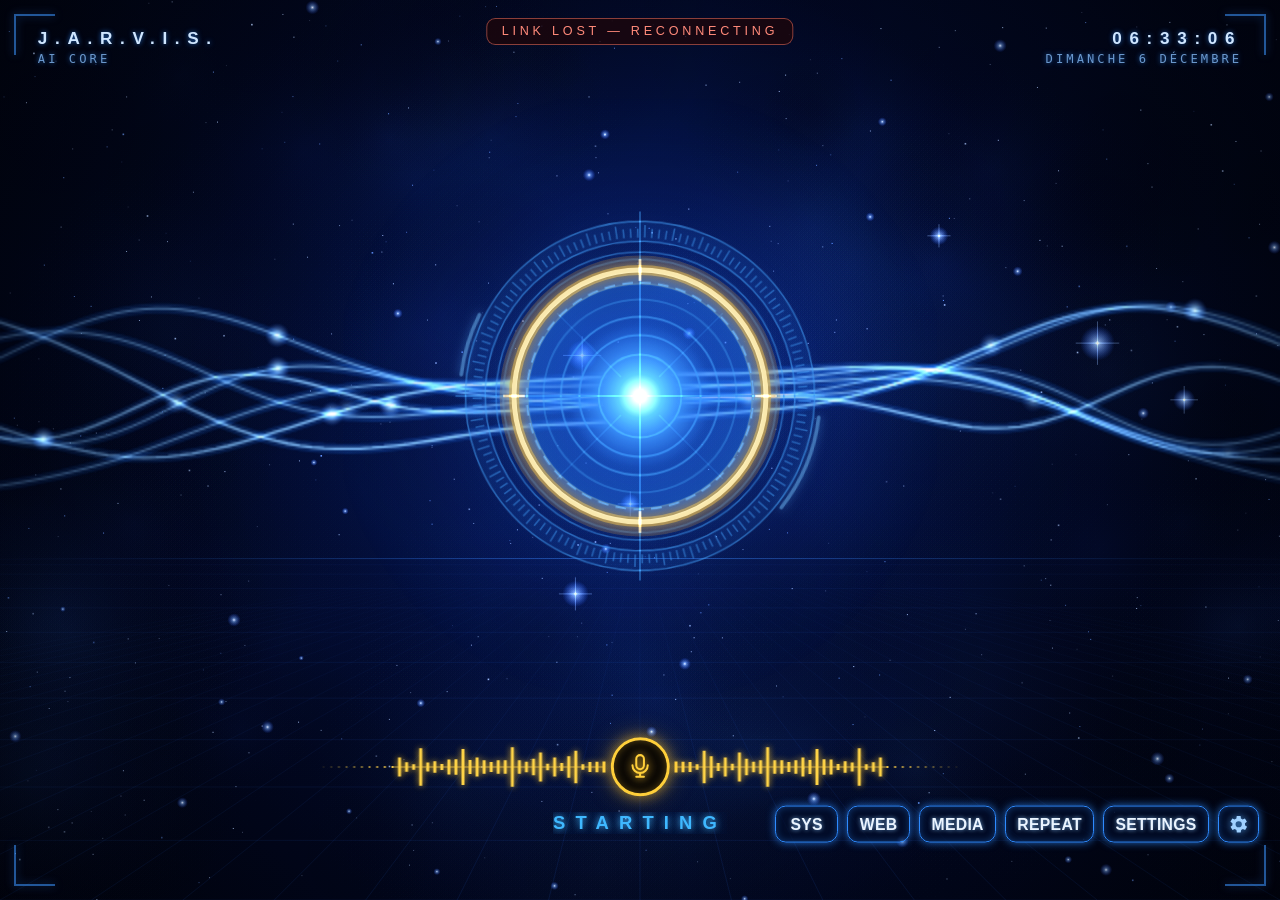
==== jarvis/hud/index.html @ a68d7d65 "Jarvis: French voice assistant for Windows with futuristic HUD - Wake word "Jarvis" (Vosk offline + " ====
<!doctype html>
<html lang="en">
<head>
<meta charset="utf-8">
<meta name="viewport" content="width=device-width, initial-scale=1">
<title>J.A.R.V.I.S.</title>
<link rel="stylesheet" href="hud.css">
</head>
<body>
  <!-- Static starfield + nebula (drawn once) -->
  <canvas id="space"></canvas>
  <!-- Flowing light waves (half resolution, scaled up = soft glow for free) -->
  <canvas id="waves"></canvas>
  <!-- Central core -->
  <canvas id="orb"></canvas>

  <!-- HUD frame: corner brackets + discreet readouts -->
  <div class="frame" aria-hidden="true"><i class="tl"></i><i class="tr"></i><i class="bl"></i><i class="br"></i></div>
  <div class="top top-left"><b>J.A.R.V.I.S.</b><span id="top-ai">AI CORE</span></div>
  <div class="top top-right"><b id="top-time">--:--:--</b><span id="top-date">&nbsp;</span></div>

  <!-- Voice bar: waveform on both sides of the microphone button -->
  <div class="voice">
    <canvas id="bars"></canvas>
    <button id="mic" class="mic" type="button" aria-label="Speak now" title="Speak now (Space)">
      <svg viewBox="0 0 24 24" aria-hidden="true">
        <rect x="9" y="3" width="6" height="11" rx="3"></rect>
        <path d="M6 11a6 6 0 0 0 12 0"></path>
        <path d="M12 17v3M9 20h6"></path>
      </svg>
    </button>
  </div>
  <div id="label" class="label">SPEAK NOW</div>

  <!-- Bottom-right controls -->
  <nav class="controls" aria-label="Jarvis controls">
    <button type="button" data-panel="sys">SYS</button>
    <button type="button" data-panel="web">WEB</button>
    <button type="button" data-action="media" title="Play / pause">MEDIA</button>
    <button type="button" data-action="repeat" title="Repeat the last answer">REPEAT</button>
    <button type="button" data-panel="settings">SETTINGS</button>
    <button type="button" class="gear" data-action="open_config" title="Open config.json" aria-label="Advanced settings">
      <svg viewBox="0 0 24 24" aria-hidden="true"><path d="M19.4 13a7.6 7.6 0 0 0 0-2l2-1.6-2-3.4-2.4 1a7.4 7.4 0 0 0-1.7-1L15 3.5h-4l-.4 2.5a7.4 7.4 0 0 0-1.7 1l-2.4-1-2 3.4L6.6 11a7.6 7.6 0 0 0 0 2l-2 1.6 2 3.4 2.4-1a7.4 7.4 0 0 0 1.7 1l.4 2.5h4l.4-2.5a7.4 7.4 0 0 0 1.7-1l2.4 1 2-3.4zM13 15.2a3.2 3.2 0 1 1 0-6.4 3.2 3.2 0 0 1 0 6.4z" transform="translate(-1 0)"></path></svg>
    </button>
  </nav>

  <!-- Panels (hidden until a button opens them) -->
  <section id="panel-sys" class="panel" hidden>
    <header>SYSTEM <span id="clock" class="clock">--:--</span></header>
    <dl class="kv">
      <dt>AI</dt><dd id="st-model">--</dd>
      <dt>VOICE</dt><dd id="st-voice">--</dd>
      <dt>MIC</dt><dd id="st-mic">--</dd>
      <dt>NETWORK</dt><dd id="st-network">--</dd>
      <dt>WAKE WORD</dt><dd id="st-wake">--</dd>
      <dt>CPU</dt><dd id="cpu-val">--</dd>
      <dt>RAM</dt><dd id="ram-val">--</dd>
      <dt>BATTERY</dt><dd id="bat-val">--</dd>
      <dt>RENDER</dt><dd id="st-fps">--</dd>
    </dl>
    <div id="log" class="log"></div>
    <form id="command-form" class="command" autocomplete="off">
      <input id="command" type="text" maxlength="500" placeholder="Type a command..." spellcheck="false">
    </form>
  </section>

  <section id="panel-web" class="panel small" hidden>
    <header>WEB SEARCH</header>
    <form id="web-form" class="command" autocomplete="off">
      <input id="web-query" type="text" maxlength="300" placeholder="Search the web..." spellcheck="false">
    </form>
  </section>

  <section id="panel-settings" class="panel small" hidden>
    <header>SETTINGS</header>
    <div class="group-title">AI</div>
    <div class="row" id="providers">
      <button type="button" data-provider="claude">CLAUDE</button>
      <button type="button" data-provider="groq">GROQ</button>
      <button type="button" data-provider="gemini">GEMINI</button>
      <button type="button" data-provider="openai">OPENAI</button>
    </div>
    <div class="group-title">VOICE</div>
    <div class="row">
      <button type="button" data-action="toggle_listening" id="btn-listen">MIC: ON</button>
      <button type="button" data-action="voice_test">VOICE TEST</button>
    </div>
    <div class="group-title">DISPLAY</div>
    <div class="row">
      <button type="button" id="btn-lowpower">LOW POWER: OFF</button>
    </div>
  </section>

  <div id="disconnected" class="disconnected" hidden>LINK LOST — RECONNECTING</div>

  <script src="hud.js"></script>
</body>
</html>
---- jarvis/hud/hud.css ----
/* Jarvis HUD - reproduction of reference_ui.png.
   Sizes use vh so the proportions match the reference at any window size
   (reference: 1080 x 607 px -> 1 px = 0.1647vh). */
:root {
  --bg: #00020a;
  --neon: #2e8bff;
  --neon-soft: rgba(46, 139, 255, 0.55);
  --cyan: #3fb8ff;
  --gold: #ffcf3a;
  --gold-soft: rgba(255, 196, 40, 0.55);
  --text: #eaf4ff;
  --muted: #7fa6d8;
  --ui: Bahnschrift, "Segoe UI", "Arial Narrow", sans-serif;
  --mono: "Cascadia Mono", Consolas, monospace;
}

* { box-sizing: border-box; }

html, body {
  margin: 0;
  height: 100%;
  overflow: hidden;
  background: var(--bg);
  color: var(--text);
  font-family: var(--ui);
  user-select: none;
  -webkit-font-smoothing: antialiased;
}

#space, #waves, #orb, #bars { position: fixed; display: block; pointer-events: none; }
#space { inset: 0; width: 100%; height: 100%; }
#waves { left: 0; width: 100%; }                         /* top/height set by JS */
#orb { left: 50%; transform: translateX(-50%); }         /* size set by JS */


/* ---------- HUD frame (corner brackets + top readouts) ---------- */
.frame i {
  position: fixed;
  width: 4.5vh;
  height: 4.5vh;
  border-color: rgba(60, 150, 255, 0.55);
  border-style: solid;
  pointer-events: none;
  filter: drop-shadow(0 0 0.5vh rgba(46, 139, 255, 0.7));
}
.frame .tl { top: 1.6vh; left: 1.6vh; border-width: 0.25vh 0 0 0.25vh; }
.frame .tr { top: 1.6vh; right: 1.6vh; border-width: 0.25vh 0.25vh 0 0; }
.frame .bl { bottom: 1.6vh; left: 1.6vh; border-width: 0 0 0.25vh 0.25vh; }
.frame .br { bottom: 1.6vh; right: 1.6vh; border-width: 0 0.25vh 0.25vh 0; }
.top {
  position: fixed;
  top: 3.2vh;
  display: flex;
  flex-direction: column;
  gap: 0.4vh;
  font-family: var(--mono);
  font-size: 1.35vh;
  letter-spacing: 0.25em;
  color: rgba(140, 195, 255, 0.75);
  text-shadow: 0 0 0.6vh rgba(46, 139, 255, 0.7);
  pointer-events: none;
}
.top b { font-family: var(--ui); font-size: 1.9vh; letter-spacing: 0.45em; color: #cfe6ff; }
.top-left { left: 4.2vh; }
.top-right { right: 4.2vh; text-align: right; }

/* ---------- Voice bar (bottom center) ---------- */
.voice {
  position: fixed;
  left: 50%;
  top: 85.2vh;                       /* reference: y = 517 / 607 */
  width: 75vh;
  height: 8vh;
  transform: translate(-50%, -50%);
}
#bars { position: absolute; inset: 0; width: 100%; height: 100%; }

.mic {
  position: absolute;
  left: 50%;
  top: 50%;
  width: 6.6vh;
  height: 6.6vh;
  transform: translate(-50%, -50%);
  border-radius: 50%;
  border: 0.35vh solid var(--gold);
  background: radial-gradient(circle, #1a1206 0%, #050505 70%);
  box-shadow: 0 0 1.4vh var(--gold-soft), 0 0 3vh rgba(255, 180, 20, 0.35), inset 0 0 1vh rgba(255, 190, 40, 0.35);
  cursor: pointer;
  padding: 0;
  display: grid;
  place-items: center;
  pointer-events: auto;
  outline: none;
}
.mic svg {
  width: 3.4vh;
  height: 3.4vh;
  fill: none;
  stroke: var(--gold);
  stroke-width: 1.6;
  stroke-linecap: round;
  filter: drop-shadow(0 0 0.5vh rgba(255, 200, 50, 0.9));
}
.mic:hover { border-color: #ffe27a; }
.mic.active { border-color: #ffe68a; box-shadow: 0 0 2vh rgba(255, 210, 60, 0.9), 0 0 5vh rgba(255, 180, 20, 0.5), inset 0 0 1.2vh rgba(255, 200, 60, 0.5); }

.label {
  position: fixed;
  left: 50%;
  top: 91.4vh;                       /* reference: y = 555 / 607 */
  transform: translate(-50%, -50%);
  max-width: 70vw;
  font-size: 2.05vh;
  font-weight: 600;
  letter-spacing: 0.55em;
  margin-right: -0.55em;
  color: var(--cyan);
  text-shadow: 0 0 0.8vh rgba(63, 184, 255, 0.95), 0 0 2vh rgba(46, 139, 255, 0.6);
  white-space: nowrap;
  overflow: hidden;
  text-overflow: ellipsis;
  transition: opacity 0.4s ease;
}
.label.dim { opacity: 0.55; }
.label.caption { letter-spacing: 0.06em; margin-right: 0; font-weight: 400; text-transform: none; color: #bfe3ff; }

/* ---------- Bottom-right controls ---------- */
.controls {
  position: fixed;
  right: 2.3vh;
  top: 91.6vh;                       /* reference: y = 556 / 607 */
  transform: translateY(-50%);
  display: flex;
  gap: 1vh;
}
.controls button, .panel button {
  height: 4.1vh;
  min-width: 7vh;
  padding: 0 1.25vh;
  border: 0.22vh solid var(--neon);
  border-radius: 1.2vh;
  background: rgba(3, 14, 44, 0.72);
  color: var(--text);
  font-family: var(--ui);
  font-weight: 700;
  font-size: 1.75vh;
  letter-spacing: 0.02em;
  box-shadow: 0 0 0.9vh rgba(46, 139, 255, 0.75), inset 0 0 0.8vh rgba(46, 139, 255, 0.35);
  text-shadow: 0 0 0.5vh rgba(140, 200, 255, 0.8);
  cursor: pointer;
  outline: none;
}
.controls button:hover, .panel button:hover { border-color: #6fb0ff; background: rgba(10, 34, 90, 0.8); }
.controls button.on { border-color: #8cc4ff; background: rgba(20, 60, 140, 0.75); }
.controls .gear { min-width: 4.6vh; width: 4.6vh; padding: 0; display: grid; place-items: center; }
.controls .gear svg { width: 2.6vh; height: 2.6vh; fill: #9fd0ff; filter: drop-shadow(0 0 0.5vh rgba(80, 170, 255, 0.9)); }

/* ---------- Panels (opened by SYS / WEB / SETTINGS) ---------- */
.panel {
  position: fixed;
  right: 2.3vh;
  bottom: 12vh;
  width: min(62vh, 92vw);
  max-height: 68vh;
  display: flex;
  flex-direction: column;
  gap: 1.2vh;
  padding: 1.8vh 2vh;
  border: 0.22vh solid var(--neon-soft);
  border-radius: 1.6vh;
  background: rgba(2, 10, 34, 0.9);
  box-shadow: 0 0 2vh rgba(46, 139, 255, 0.35);
  font-size: 1.7vh;
  z-index: 10;
}
.panel[hidden] { display: none; }
.panel.small { width: min(52vh, 92vw); }
.panel header {
  display: flex;
  justify-content: space-between;
  font-weight: 700;
  letter-spacing: 0.35em;
  color: var(--cyan);
  text-shadow: 0 0 0.8vh rgba(63, 184, 255, 0.8);
}
.panel .clock { letter-spacing: 0.05em; color: var(--text); font-family: var(--mono); }
.kv { display: grid; grid-template-columns: auto 1fr; gap: 0.6vh 2vh; margin: 0; }
.kv dt { color: var(--muted); letter-spacing: 0.15em; font-size: 1.5vh; }
.kv dd { margin: 0; text-align: right; font-family: var(--mono); white-space: nowrap; overflow: hidden; text-overflow: ellipsis; }
.ok { color: #6dffb8 !important; }
.warn { color: #ffc35c !important; }
.bad { color: #ff6b5a !important; }

.log {
  flex: 1;
  min-height: 10vh;
  max-height: 28vh;
  overflow-y: auto;
  font-family: var(--mono);
  font-size: 1.55vh;
  line-height: 1.45;
  border-top: 1px solid rgba(46, 139, 255, 0.3);
  padding-top: 1vh;
  scrollbar-width: thin;
  scrollbar-color: rgba(46, 139, 255, 0.5) transparent;
  user-select: text;
}
.entry { margin-bottom: 0.9vh; }
.entry .who { display: block; font-family: var(--ui); font-size: 1.2vh; letter-spacing: 0.3em; color: var(--muted); }
.entry.jarvis .who { color: var(--cyan); }
.entry.system .who, .entry.system .text { color: #ffc35c; }

.command input {
  width: 100%;
  padding: 1vh 1.2vh;
  border: 0.18vh solid var(--neon-soft);
  border-radius: 1vh;
  background: rgba(0, 6, 24, 0.85);
  color: var(--text);
  font-family: var(--mono);
  font-size: 1.7vh;
  outline: none;
  user-select: text;
}
.command input:focus { border-color: var(--neon); box-shadow: 0 0 1vh rgba(46, 139, 255, 0.5); }
.group-title { color: var(--muted); letter-spacing: 0.3em; font-size: 1.3vh; margin-top: 0.4vh; }
.row { display: flex; flex-wrap: wrap; gap: 0.8vh; }
.panel button.on { border-color: #8cc4ff; background: rgba(20, 60, 140, 0.8); }

.disconnected {
  position: fixed;
  top: 2vh;
  left: 50%;
  transform: translateX(-50%);
  padding: 0.6vh 1.6vh;
  font-size: 1.4vh;
  letter-spacing: 0.3em;
  color: #ff8a7a;
  border: 1px solid rgba(255, 120, 100, 0.5);
  border-radius: 1vh;
  background: rgba(30, 6, 10, 0.75);
}
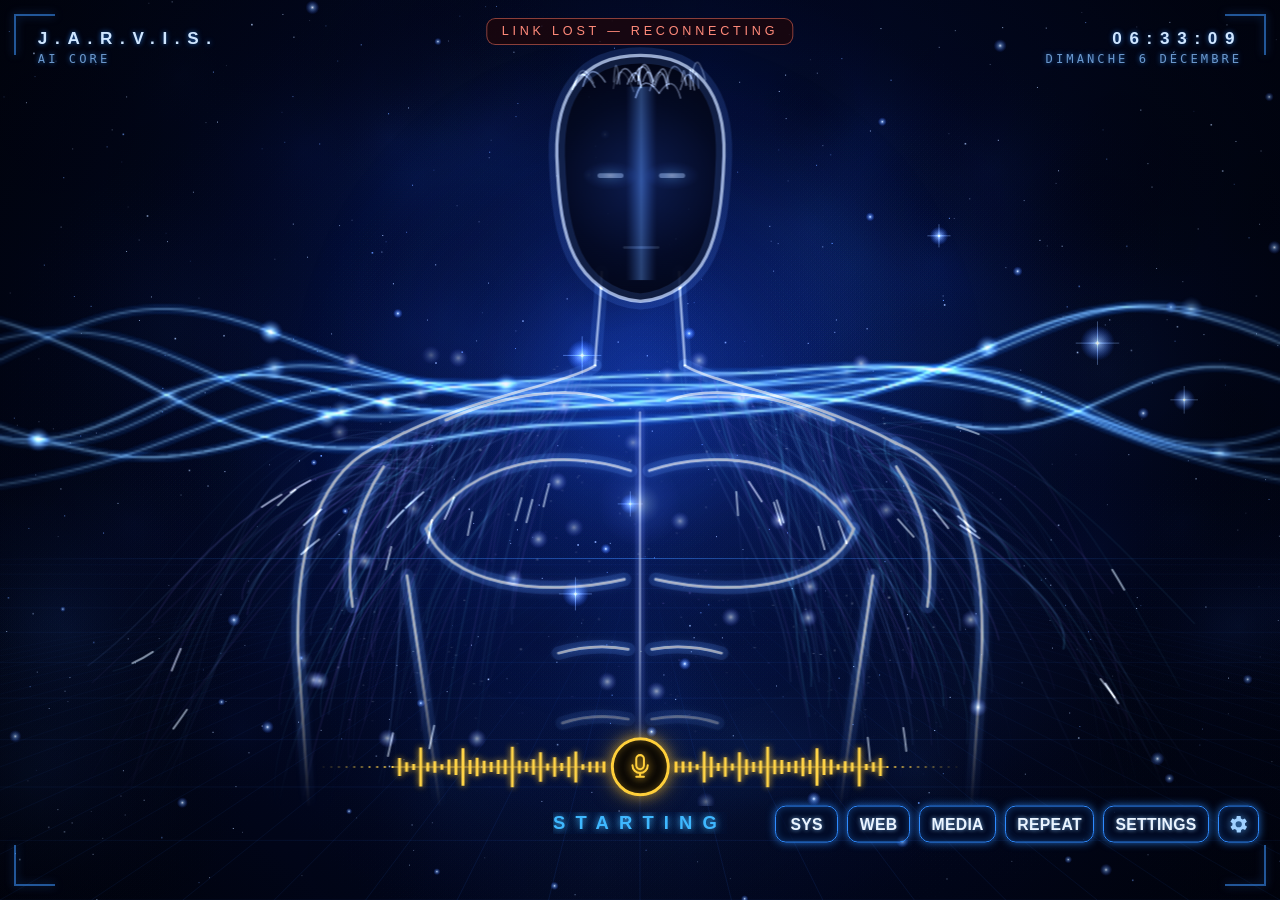
==== commit f711d21e: "Holographic avatar HUD, head turns on voice command, fewer mishearings - New HUD style "avatar": a h" ====
--- a/jarvis/hud/index.html
+++ b/jarvis/hud/index.html
@@ -11,8 +11,9 @@
   <canvas id="space"></canvas>
   <!-- Flowing light waves (half resolution, scaled up = soft glow for free) -->
   <canvas id="waves"></canvas>
-  <!-- Central core -->
+  <!-- Central core (style "orb") or holographic man (style "avatar") -->
   <canvas id="orb"></canvas>
+  <canvas id="avatar"></canvas>
 
   <!-- HUD frame: corner brackets + discreet readouts -->
   <div class="frame" aria-hidden="true"><i class="tl"></i><i class="tr"></i><i class="bl"></i><i class="br"></i></div>
@@ -31,6 +32,7 @@
     </button>
   </div>
   <div id="label" class="label">SPEAK NOW</div>
+  <div id="ticker" class="ticker"></div>
 
   <!-- Bottom-right controls -->
   <nav class="controls" aria-label="Jarvis controls">
@@ -93,6 +95,7 @@
 
   <div id="disconnected" class="disconnected" hidden>LINK LOST — RECONNECTING</div>
 
+  <script src="avatar.js"></script>
   <script src="hud.js"></script>
 </body>
 </html>
--- a/jarvis/hud/hud.css
+++ b/jarvis/hud/hud.css
@@ -30,7 +30,29 @@
 #space, #waves, #orb, #bars { position: fixed; display: block; pointer-events: none; }
 #space { inset: 0; width: 100%; height: 100%; }
 #waves { left: 0; width: 100%; }                         /* top/height set by JS */
-#orb { left: 50%; transform: translateX(-50%); }         /* size set by JS */
+#orb, #avatar { left: 50%; transform: translateX(-50%); }   /* size set by JS */
+#avatar { position: fixed; display: block; pointer-events: none; }
+body.style-avatar #orb { display: none; }
+body.style-orb #avatar { display: none; }
+.ticker {
+  position: fixed;
+  left: 2.6vh;
+  bottom: 3vh;
+  max-width: 38vw;
+  padding: 0.6vh 1.2vh;
+  border: 1px solid rgba(46, 139, 255, 0.35);
+  border-radius: 0.8vh;
+  background: rgba(2, 8, 30, 0.55);
+  font-family: var(--mono);
+  font-size: 1.35vh;
+  color: rgba(190, 215, 255, 0.85);
+  white-space: nowrap;
+  overflow: hidden;
+  text-overflow: ellipsis;
+  pointer-events: none;
+}
+.ticker:empty { display: none; }
+.ticker b { color: var(--cyan); font-weight: 600; margin-right: 0.8vh; }
 
 
 /* ---------- HUD frame (corner brackets + top readouts) ---------- */
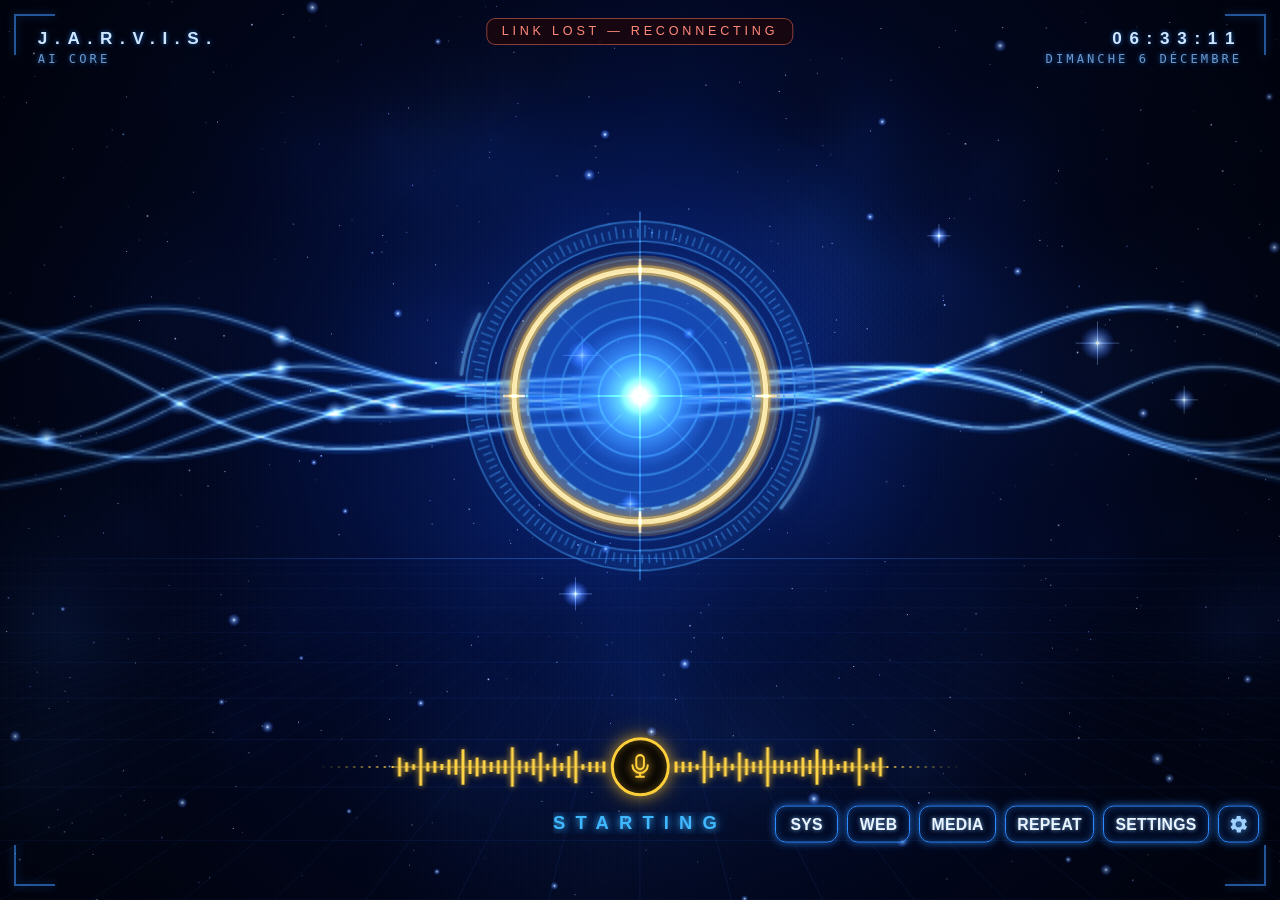
==== commit d4399edc: "Back to the orb interface: remove the face/avatar mode Restores the HUD from before the avatar (gold" ====
--- a/jarvis/hud/index.html
+++ b/jarvis/hud/index.html
@@ -11,9 +11,8 @@
   <canvas id="space"></canvas>
   <!-- Flowing light waves (half resolution, scaled up = soft glow for free) -->
   <canvas id="waves"></canvas>
-  <!-- Central core (style "orb") or holographic man (style "avatar") -->
+  <!-- Central core -->
   <canvas id="orb"></canvas>
-  <canvas id="avatar"></canvas>
 
   <!-- HUD frame: corner brackets + discreet readouts -->
   <div class="frame" aria-hidden="true"><i class="tl"></i><i class="tr"></i><i class="bl"></i><i class="br"></i></div>
@@ -32,7 +31,6 @@
     </button>
   </div>
   <div id="label" class="label">SPEAK NOW</div>
-  <div id="ticker" class="ticker"></div>
 
   <!-- Bottom-right controls -->
   <nav class="controls" aria-label="Jarvis controls">
@@ -95,7 +93,6 @@
 
   <div id="disconnected" class="disconnected" hidden>LINK LOST — RECONNECTING</div>
 
-  <script src="avatar.js"></script>
   <script src="hud.js"></script>
 </body>
 </html>
--- a/jarvis/hud/hud.css
+++ b/jarvis/hud/hud.css
@@ -30,29 +30,7 @@
 #space, #waves, #orb, #bars { position: fixed; display: block; pointer-events: none; }
 #space { inset: 0; width: 100%; height: 100%; }
 #waves { left: 0; width: 100%; }                         /* top/height set by JS */
-#orb, #avatar { left: 50%; transform: translateX(-50%); }   /* size set by JS */
-#avatar { position: fixed; display: block; pointer-events: none; }
-body.style-avatar #orb { display: none; }
-body.style-orb #avatar { display: none; }
-.ticker {
-  position: fixed;
-  left: 2.6vh;
-  bottom: 3vh;
-  max-width: 38vw;
-  padding: 0.6vh 1.2vh;
-  border: 1px solid rgba(46, 139, 255, 0.35);
-  border-radius: 0.8vh;
-  background: rgba(2, 8, 30, 0.55);
-  font-family: var(--mono);
-  font-size: 1.35vh;
-  color: rgba(190, 215, 255, 0.85);
-  white-space: nowrap;
-  overflow: hidden;
-  text-overflow: ellipsis;
-  pointer-events: none;
-}
-.ticker:empty { display: none; }
-.ticker b { color: var(--cyan); font-weight: 600; margin-right: 0.8vh; }
+#orb { left: 50%; transform: translateX(-50%); }         /* size set by JS */
 
 
 /* ---------- HUD frame (corner brackets + top readouts) ---------- */
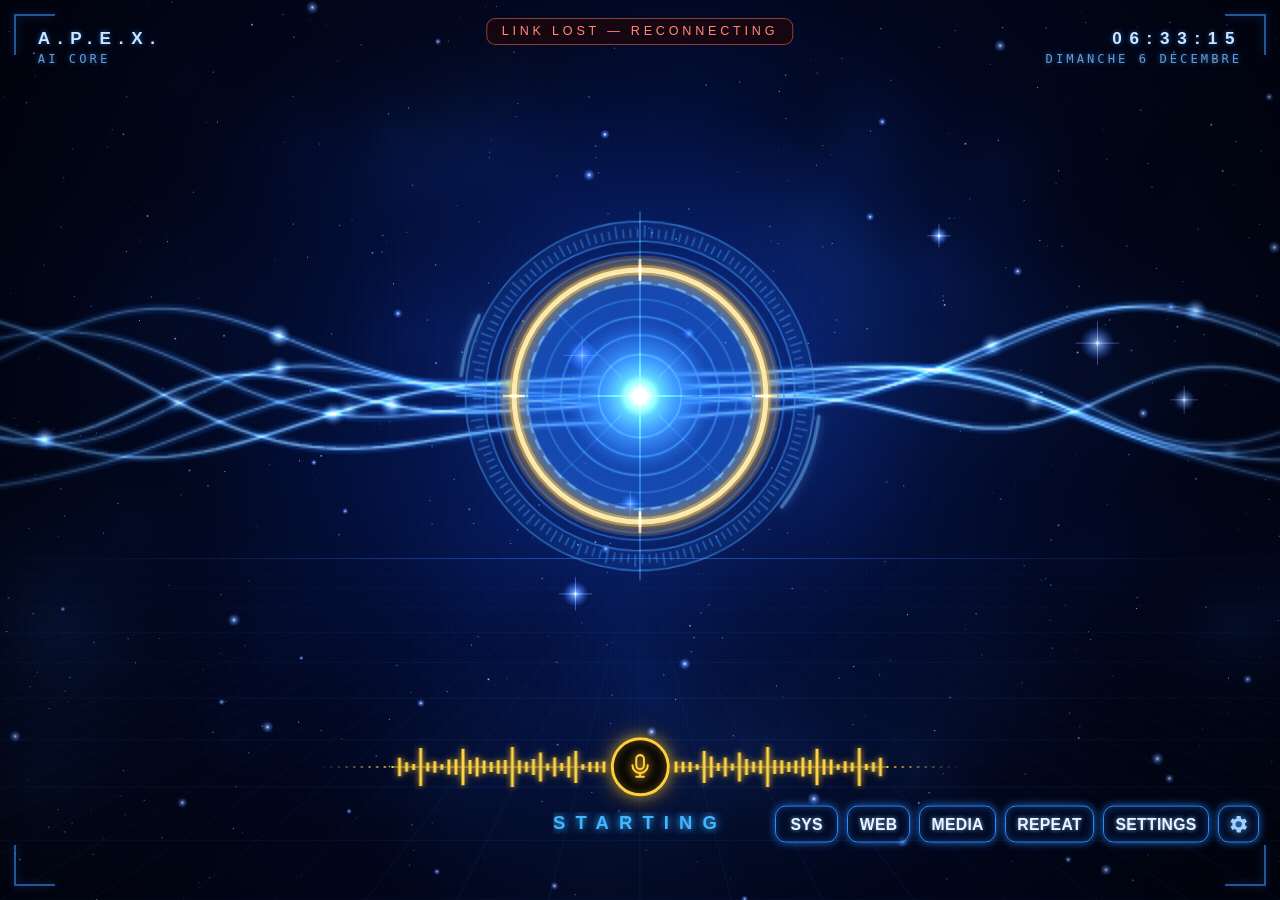
==== commit b0ba7a84: "Apex: bilingual French/English, deep voice, messages and work tools - Renamed to Apex (wake words "a" ====
--- a/jarvis/hud/index.html
+++ b/jarvis/hud/index.html
@@ -3,7 +3,7 @@
 <head>
 <meta charset="utf-8">
 <meta name="viewport" content="width=device-width, initial-scale=1">
-<title>J.A.R.V.I.S.</title>
+<title>A.P.E.X.</title>
 <link rel="stylesheet" href="hud.css">
 </head>
 <body>
@@ -16,7 +16,7 @@
 
   <!-- HUD frame: corner brackets + discreet readouts -->
   <div class="frame" aria-hidden="true"><i class="tl"></i><i class="tr"></i><i class="bl"></i><i class="br"></i></div>
-  <div class="top top-left"><b>J.A.R.V.I.S.</b><span id="top-ai">AI CORE</span></div>
+  <div class="top top-left"><b>A.P.E.X.</b><span id="top-ai">AI CORE</span></div>
   <div class="top top-right"><b id="top-time">--:--:--</b><span id="top-date">&nbsp;</span></div>
 
   <!-- Voice bar: waveform on both sides of the microphone button -->
@@ -33,7 +33,7 @@
   <div id="label" class="label">SPEAK NOW</div>
 
   <!-- Bottom-right controls -->
-  <nav class="controls" aria-label="Jarvis controls">
+  <nav class="controls" aria-label="Apex controls">
     <button type="button" data-panel="sys">SYS</button>
     <button type="button" data-panel="web">WEB</button>
     <button type="button" data-action="media" title="Play / pause">MEDIA</button>
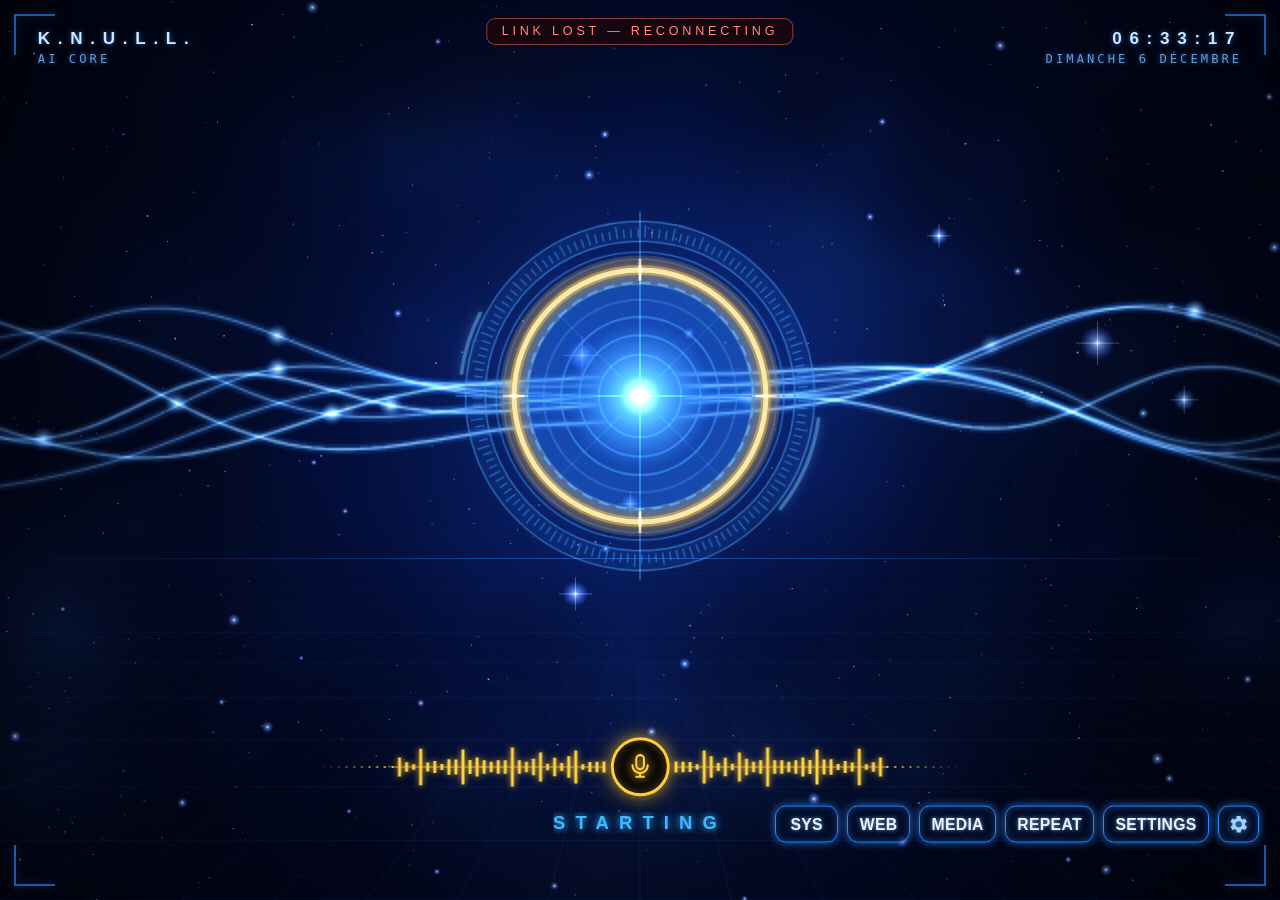
==== commit ac983e9c: "Knull: human-like app control, fast verified WhatsApp sends, sturdier AI - Renamed to Knull. The off" ====
--- a/jarvis/hud/index.html
+++ b/jarvis/hud/index.html
@@ -3,7 +3,7 @@
 <head>
 <meta charset="utf-8">
 <meta name="viewport" content="width=device-width, initial-scale=1">
-<title>A.P.E.X.</title>
+<title>K.N.U.L.L.</title>
 <link rel="stylesheet" href="hud.css">
 </head>
 <body>
@@ -16,7 +16,7 @@
 
   <!-- HUD frame: corner brackets + discreet readouts -->
   <div class="frame" aria-hidden="true"><i class="tl"></i><i class="tr"></i><i class="bl"></i><i class="br"></i></div>
-  <div class="top top-left"><b>A.P.E.X.</b><span id="top-ai">AI CORE</span></div>
+  <div class="top top-left"><b>K.N.U.L.L.</b><span id="top-ai">AI CORE</span></div>
   <div class="top top-right"><b id="top-time">--:--:--</b><span id="top-date">&nbsp;</span></div>
 
   <!-- Voice bar: waveform on both sides of the microphone button -->
@@ -33,7 +33,7 @@
   <div id="label" class="label">SPEAK NOW</div>
 
   <!-- Bottom-right controls -->
-  <nav class="controls" aria-label="Apex controls">
+  <nav class="controls" aria-label="Knull controls">
     <button type="button" data-panel="sys">SYS</button>
     <button type="button" data-panel="web">WEB</button>
     <button type="button" data-action="media" title="Play / pause">MEDIA</button>
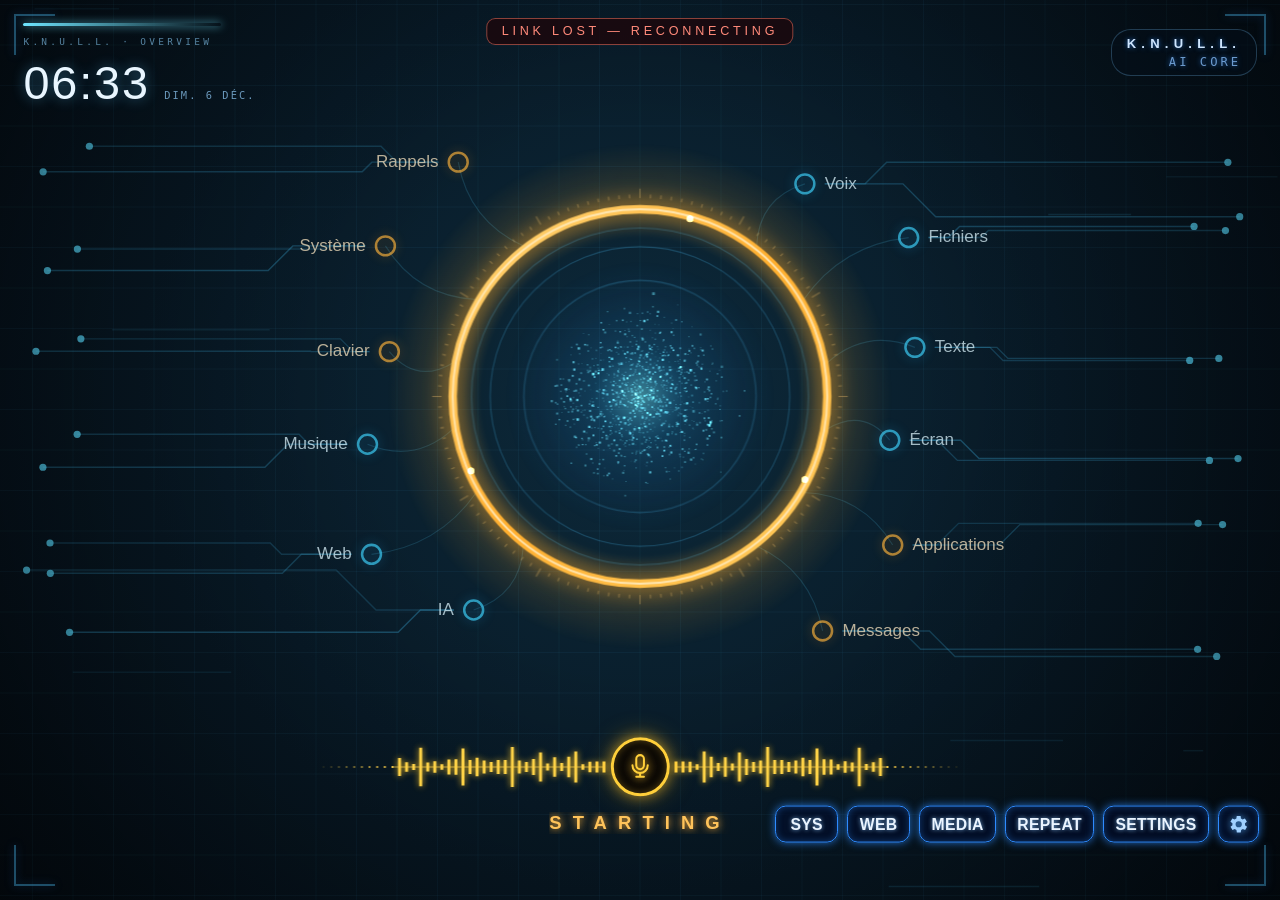
==== commit 30ff545e: "Agent-orb HUD, female English voice, fix ignored corrections - New HUD style inspired by the MIT-lic" ====
--- a/jarvis/hud/index.html
+++ b/jarvis/hud/index.html
@@ -11,8 +11,18 @@
   <canvas id="space"></canvas>
   <!-- Flowing light waves (half resolution, scaled up = soft glow for free) -->
   <canvas id="waves"></canvas>
+  <!-- Capability nodes and their links (agent-orb style) -->
+  <canvas id="web"></canvas>
   <!-- Central core -->
   <canvas id="orb"></canvas>
+
+  <!-- Overview: large clock (agent-orb style) -->
+  <div class="overview" aria-hidden="true">
+    <i class="ov-line"></i><small>K.N.U.L.L. · OVERVIEW</small>
+    <div class="ov-row"><b id="ov-time">--:--</b><span id="ov-date">&nbsp;</span></div>
+  </div>
+  <!-- Last exchange -->
+  <div id="transcript" class="transcript" aria-live="polite"></div>
 
   <!-- HUD frame: corner brackets + discreet readouts -->
   <div class="frame" aria-hidden="true"><i class="tl"></i><i class="tr"></i><i class="bl"></i><i class="br"></i></div>
@@ -93,6 +103,7 @@
 
   <div id="disconnected" class="disconnected" hidden>LINK LOST — RECONNECTING</div>
 
+  <script src="apex.js"></script>
   <script src="hud.js"></script>
 </body>
 </html>
--- a/jarvis/hud/hud.css
+++ b/jarvis/hud/hud.css
@@ -27,7 +27,8 @@
   -webkit-font-smoothing: antialiased;
 }
 
-#space, #waves, #orb, #bars { position: fixed; display: block; pointer-events: none; }
+#space, #waves, #orb, #bars, #web { position: fixed; display: block; pointer-events: none; }
+#web { inset: 0; }
 #space { inset: 0; width: 100%; height: 100%; }
 #waves { left: 0; width: 100%; }                         /* top/height set by JS */
 #orb { left: 50%; transform: translateX(-50%); }         /* size set by JS */
@@ -241,3 +242,34 @@
   border-radius: 1vh;
   background: rgba(30, 6, 10, 0.75);
 }
+
+
+/* ---------- Agent-orb style (body.apex) ---------- */
+.overview, .transcript { display: none; }
+body.apex #waves { display: none; }
+body.apex .top-right { display: none; }
+body.apex .top-left { left: auto; right: 2.6vh; align-items: flex-end; padding: 0.7vh 1.6vh;
+  border: 1px solid rgba(120, 200, 255, 0.25); border-radius: 2.2vh; background: rgba(4, 16, 26, 0.55); }
+body.apex .top-left b { font-size: 1.45vh; letter-spacing: 0.4em; }
+body.apex .frame i { border-color: rgba(80, 200, 255, 0.35); }
+body.apex .overview {
+  display: block; position: fixed; top: 2.6vh; left: 2.6vh; pointer-events: none;
+}
+.overview .ov-line { display: block; width: 22vh; height: 0.25vh; margin-bottom: 0.6vh; border-radius: 1vh;
+  background: linear-gradient(90deg, #6fe6ff, rgba(111, 230, 255, 0)); box-shadow: 0 0 1vh rgba(111, 230, 255, 0.8); }
+.overview small { font-family: var(--mono); font-size: 1.05vh; letter-spacing: 0.35em; color: rgba(140, 210, 255, 0.6); }
+.overview .ov-row { display: flex; align-items: baseline; gap: 1.6vh; margin-top: 0.8vh; }
+.overview b { font-family: var(--ui); font-weight: 300; font-size: 5.2vh; letter-spacing: 0.04em; color: #e9f6ff;
+  text-shadow: 0 0 1.4vh rgba(90, 200, 255, 0.45); }
+.overview span { font-family: var(--mono); font-size: 1.15vh; letter-spacing: 0.2em; color: rgba(150, 210, 255, 0.7); }
+body.apex .label { color: #ffc35a; letter-spacing: 0.6em;
+  text-shadow: 0 0 0.8vh rgba(255, 180, 60, 0.9), 0 0 2vh rgba(255, 150, 30, 0.45); }
+body.apex .label.caption { color: #dff3ff; letter-spacing: 0.05em; text-shadow: 0 0 0.8vh rgba(80, 200, 255, 0.6); }
+body.apex .transcript {
+  display: block; position: fixed; left: 2.6vh; bottom: 3vh; width: 34vw; max-width: 60vh;
+  font-family: var(--ui); font-size: 1.5vh; line-height: 1.45; color: rgba(220, 240, 255, 0.85); pointer-events: none;
+}
+.transcript p { margin: 0.4vh 0; overflow: hidden; display: -webkit-box; -webkit-line-clamp: 2; -webkit-box-orient: vertical; }
+.transcript b { font-family: var(--mono); font-weight: 600; font-size: 1.05vh; letter-spacing: 0.25em; margin-right: 0.9vh; }
+.transcript .user b { color: #6fe6ff; }
+.transcript .jarvis b { color: #ffc35a; }
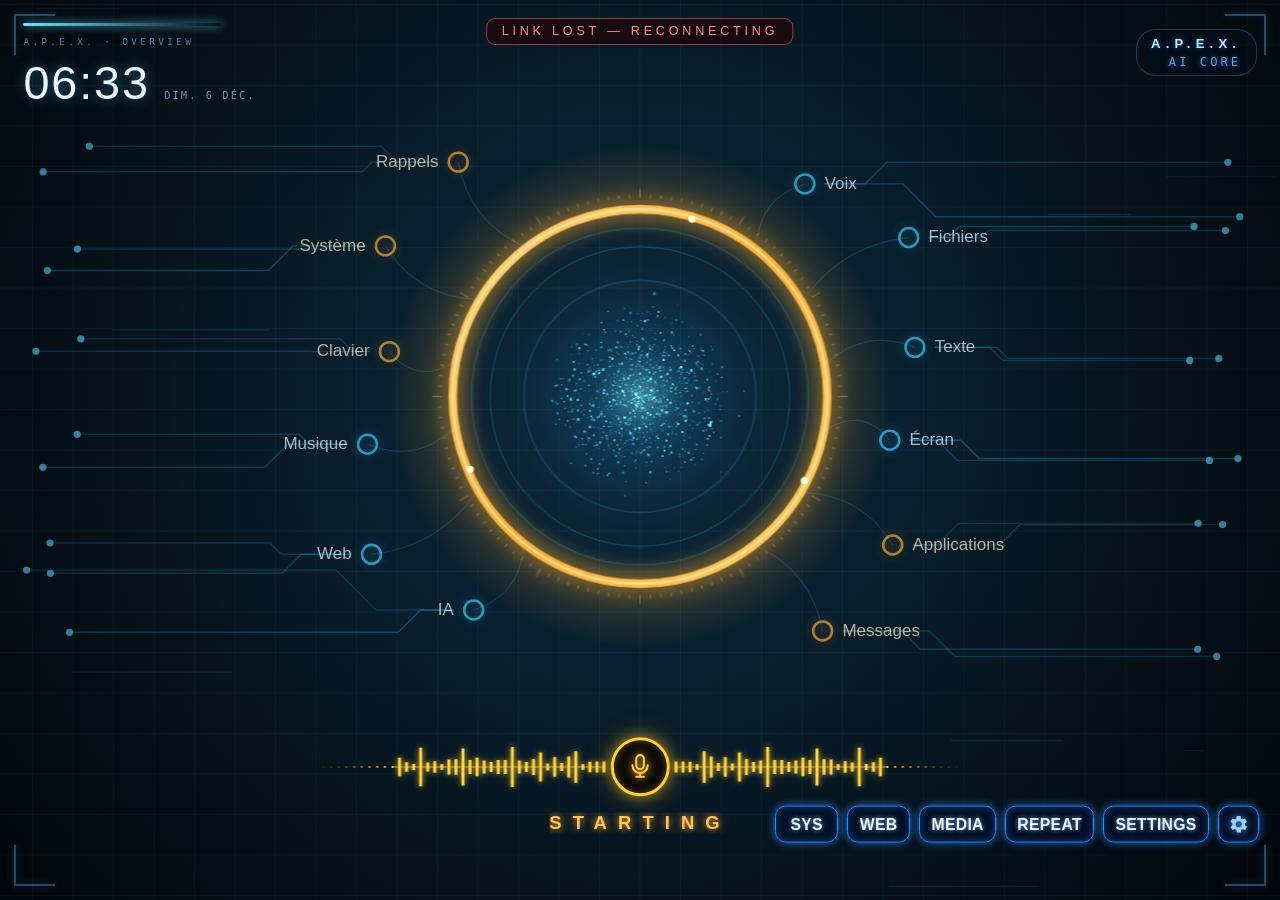
==== commit aa88e0d4: "Rename to Apex, pair an iPhone (phone page + Siri shortcut) - The assistant is called Apex again (wa" ====
--- a/jarvis/hud/index.html
+++ b/jarvis/hud/index.html
@@ -3,7 +3,7 @@
 <head>
 <meta charset="utf-8">
 <meta name="viewport" content="width=device-width, initial-scale=1">
-<title>K.N.U.L.L.</title>
+<title>A.P.E.X.</title>
 <link rel="stylesheet" href="hud.css">
 </head>
 <body>
@@ -18,7 +18,7 @@
 
   <!-- Overview: large clock (agent-orb style) -->
   <div class="overview" aria-hidden="true">
-    <i class="ov-line"></i><small>K.N.U.L.L. · OVERVIEW</small>
+    <i class="ov-line"></i><small>A.P.E.X. · OVERVIEW</small>
     <div class="ov-row"><b id="ov-time">--:--</b><span id="ov-date">&nbsp;</span></div>
   </div>
   <!-- Last exchange -->
@@ -26,7 +26,7 @@
 
   <!-- HUD frame: corner brackets + discreet readouts -->
   <div class="frame" aria-hidden="true"><i class="tl"></i><i class="tr"></i><i class="bl"></i><i class="br"></i></div>
-  <div class="top top-left"><b>K.N.U.L.L.</b><span id="top-ai">AI CORE</span></div>
+  <div class="top top-left"><b>A.P.E.X.</b><span id="top-ai">AI CORE</span></div>
   <div class="top top-right"><b id="top-time">--:--:--</b><span id="top-date">&nbsp;</span></div>
 
   <!-- Voice bar: waveform on both sides of the microphone button -->
@@ -43,7 +43,7 @@
   <div id="label" class="label">SPEAK NOW</div>
 
   <!-- Bottom-right controls -->
-  <nav class="controls" aria-label="Knull controls">
+  <nav class="controls" aria-label="Apex controls">
     <button type="button" data-panel="sys">SYS</button>
     <button type="button" data-panel="web">WEB</button>
     <button type="button" data-action="media" title="Play / pause">MEDIA</button>
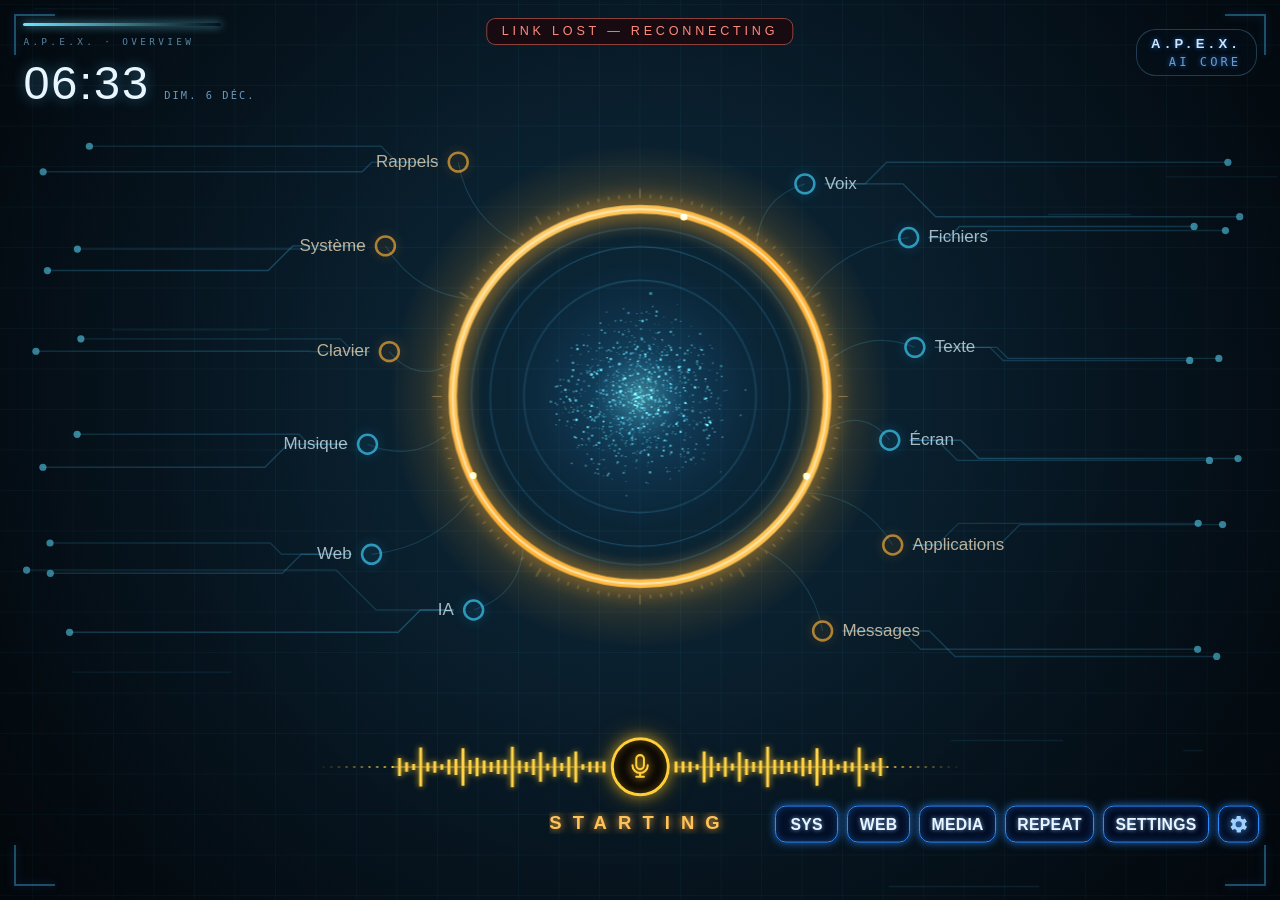
==== commit cb2e1594: "Fix iPhone pairing phrases, QR shown in Apex's window, Whisper "Thank you, Jarvis." - "connecte mon " ====
--- a/jarvis/hud/index.html
+++ b/jarvis/hud/index.html
@@ -23,6 +23,15 @@
   </div>
   <!-- Last exchange -->
   <div id="transcript" class="transcript" aria-live="polite"></div>
+  <!-- iPhone pairing: QR code shown on top of everything -->
+  <div id="qr" class="qr" hidden>
+    <div class="qr-card">
+      <header>IPHONE <button type="button" id="qr-close" aria-label="Fermer">×</button></header>
+      <img id="qr-img" alt="Code QR pour relier l'iPhone">
+      <p>Ouvrez l'appareil photo de l'iPhone et visez ce code.<br>Le téléphone doit être sur le même Wi-Fi.</p>
+      <small id="qr-url"></small>
+    </div>
+  </div>
 
   <!-- HUD frame: corner brackets + discreet readouts -->
   <div class="frame" aria-hidden="true"><i class="tl"></i><i class="tr"></i><i class="bl"></i><i class="br"></i></div>
--- a/jarvis/hud/hud.css
+++ b/jarvis/hud/hud.css
@@ -273,3 +273,18 @@
 .transcript b { font-family: var(--mono); font-weight: 600; font-size: 1.05vh; letter-spacing: 0.25em; margin-right: 0.9vh; }
 .transcript .user b { color: #6fe6ff; }
 .transcript .jarvis b { color: #ffc35a; }
+
+
+/* ---------- iPhone pairing QR ---------- */
+.qr { position: fixed; inset: 0; display: flex; align-items: center; justify-content: center;
+  background: rgba(2, 8, 14, 0.72); z-index: 50; }
+.qr[hidden] { display: none; }
+.qr-card { width: min(46vh, 90vw); padding: 2vh; border-radius: 2vh; text-align: center;
+  background: rgba(8, 26, 40, 0.96); border: 1px solid rgba(255, 195, 90, 0.55);
+  box-shadow: 0 0 4vh rgba(255, 170, 40, 0.35); }
+.qr-card header { display: flex; justify-content: space-between; align-items: center; font-family: var(--mono);
+  letter-spacing: 0.35em; color: #ffc35a; font-size: 1.5vh; margin-bottom: 1.2vh; }
+.qr-card header button { background: none; border: 0; color: #dff3ff; font-size: 3vh; cursor: pointer; line-height: 1; }
+.qr-card img { width: 100%; border-radius: 1vh; background: #fff; image-rendering: pixelated; }
+.qr-card p { color: #dff3ff; font-size: 1.6vh; line-height: 1.5; margin: 1.4vh 0 0.6vh; }
+.qr-card small { color: rgba(150, 210, 255, 0.7); font-family: var(--mono); font-size: 1.1vh; word-break: break-all; }
